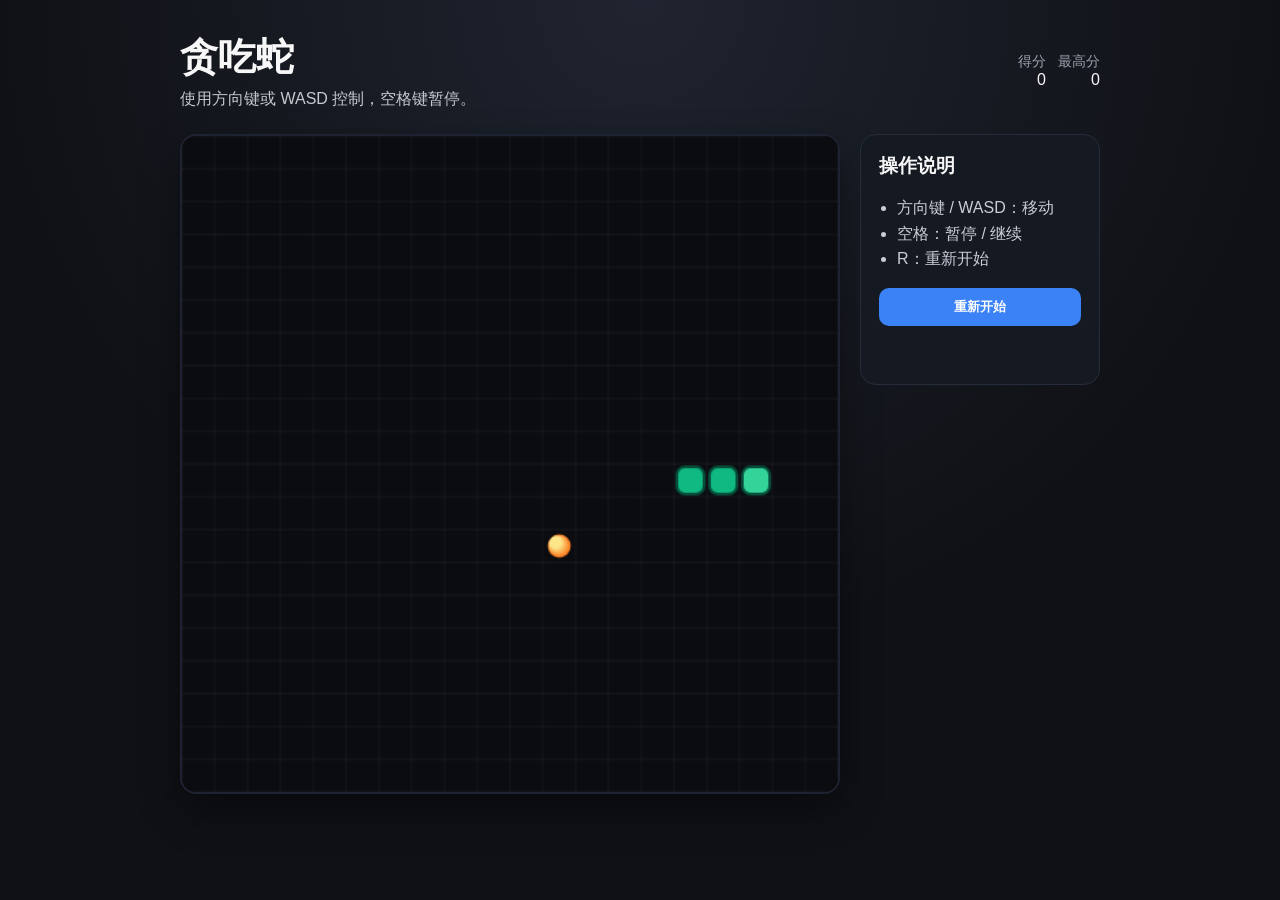
==== index.html @ 9370cec5 "Add snake game" ====
<!DOCTYPE html>
<html lang="zh-CN">
<head>
  <meta charset="UTF-8" />
  <meta name="viewport" content="width=device-width, initial-scale=1.0" />
  <title>贪吃蛇</title>
  <link rel="stylesheet" href="style.css" />
</head>
<body>
  <main class="page">
    <header class="header">
      <div>
        <h1>贪吃蛇</h1>
        <p>使用方向键或 WASD 控制，空格键暂停。</p>
      </div>
      <div class="stats">
        <div>
          <span class="label">得分</span>
          <span id="score">0</span>
        </div>
        <div>
          <span class="label">最高分</span>
          <span id="highScore">0</span>
        </div>
      </div>
    </header>

    <section class="game">
      <canvas id="gameCanvas" width="480" height="480" aria-label="贪吃蛇画布"></canvas>
      <aside class="panel">
        <h2>操作说明</h2>
        <ul>
          <li>方向键 / WASD：移动</li>
          <li>空格：暂停 / 继续</li>
          <li>R：重新开始</li>
        </ul>
        <button id="restart" type="button">重新开始</button>
        <div id="status" class="status" aria-live="polite"></div>
      </aside>
    </section>
  </main>
  <script src="script.js"></script>
</body>
</html>
---- style.css ----
:root {
  color-scheme: light dark;
  font-family: "Segoe UI", "PingFang SC", "Hiragino Sans GB", sans-serif;
  background-color: #0f1115;
  color: #f7f7f7;
}

* {
  box-sizing: border-box;
}

body {
  margin: 0;
  background: radial-gradient(circle at top, #1f2430 0%, #0f1115 60%);
}

.page {
  max-width: 960px;
  margin: 0 auto;
  padding: 32px 20px 60px;
  display: flex;
  flex-direction: column;
  gap: 24px;
}

.header {
  display: flex;
  flex-wrap: wrap;
  align-items: center;
  justify-content: space-between;
  gap: 16px;
}

.header h1 {
  margin: 0 0 6px;
  font-size: 2.4rem;
}

.header p {
  margin: 0;
  color: #c7c9d1;
}

.stats {
  display: grid;
  grid-template-columns: repeat(2, minmax(0, 1fr));
  gap: 12px;
  text-align: right;
}

.stats .label {
  display: block;
  font-size: 0.85rem;
  color: #9aa0ad;
}

.game {
  display: grid;
  grid-template-columns: minmax(0, 1fr) 240px;
  gap: 20px;
  align-items: start;
}

#gameCanvas {
  width: 100%;
  height: auto;
  border-radius: 16px;
  background: #0a0c10;
  border: 2px solid #1d2330;
  box-shadow: 0 18px 40px rgba(0, 0, 0, 0.4);
}

.panel {
  padding: 18px;
  background: #151a22;
  border-radius: 16px;
  border: 1px solid #252c3a;
  display: flex;
  flex-direction: column;
  gap: 16px;
}

.panel h2 {
  margin: 0;
  font-size: 1.2rem;
}

.panel ul {
  padding-left: 18px;
  margin: 0;
  color: #c9cdd8;
  line-height: 1.6;
}

button {
  padding: 10px 16px;
  border-radius: 10px;
  border: none;
  background: #3b82f6;
  color: #fff;
  font-weight: 600;
  cursor: pointer;
  transition: transform 0.2s ease, box-shadow 0.2s ease;
}

button:hover {
  transform: translateY(-1px);
  box-shadow: 0 6px 16px rgba(59, 130, 246, 0.4);
}

.status {
  min-height: 24px;
  color: #fcd34d;
  font-weight: 600;
}

@media (max-width: 860px) {
  .game {
    grid-template-columns: 1fr;
  }

  .stats {
    text-align: left;
  }
}
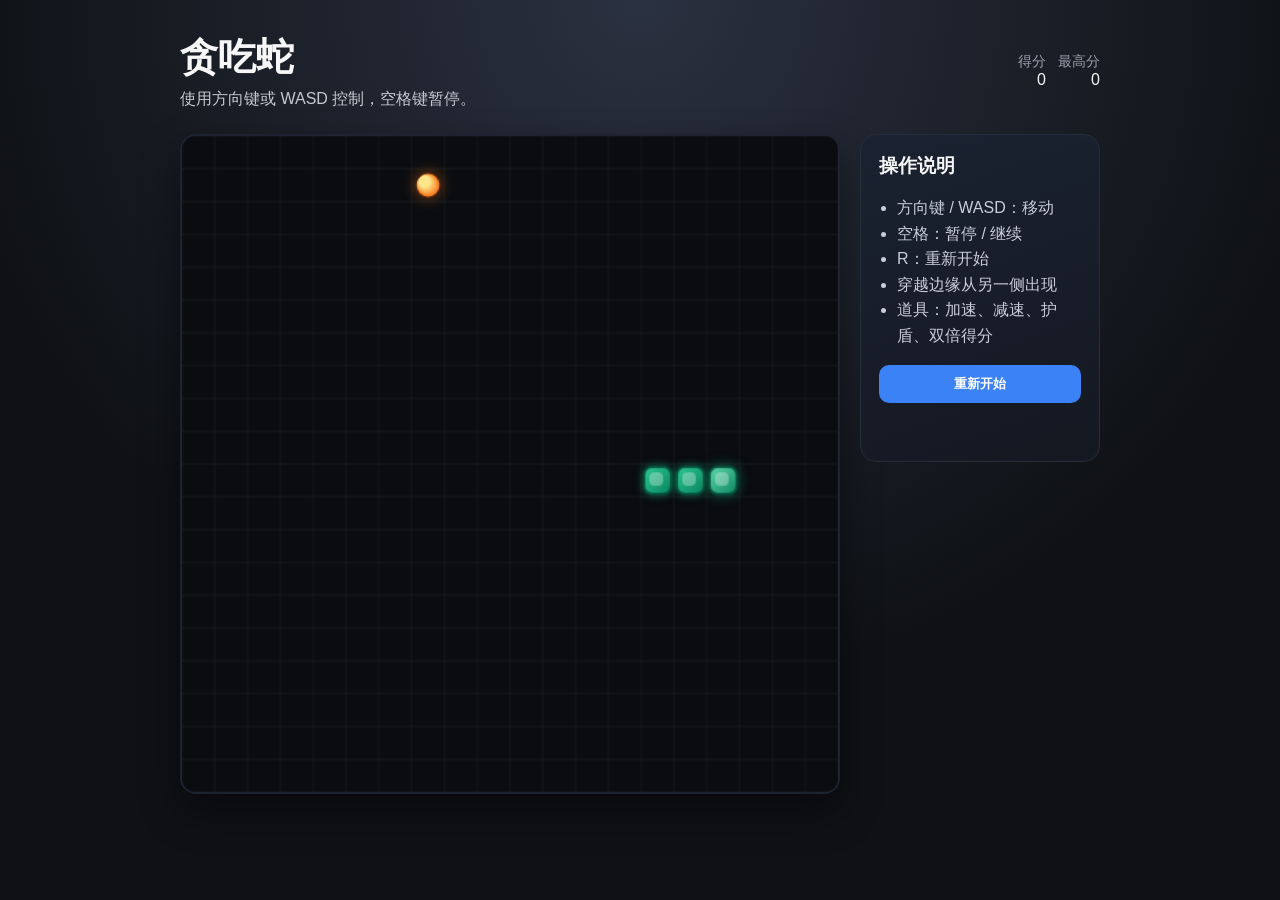
==== commit 8ca1751f: "Enhance snake gameplay and visuals" ====
--- a/index.html
+++ b/index.html
@@ -33,6 +33,8 @@
           <li>方向键 / WASD：移动</li>
           <li>空格：暂停 / 继续</li>
           <li>R：重新开始</li>
+          <li>穿越边缘从另一侧出现</li>
+          <li>道具：加速、减速、护盾、双倍得分</li>
         </ul>
         <button id="restart" type="button">重新开始</button>
         <div id="status" class="status" aria-live="polite"></div>
--- a/style.css
+++ b/style.css
@@ -11,7 +11,7 @@
 
 body {
   margin: 0;
-  background: radial-gradient(circle at top, #1f2430 0%, #0f1115 60%);
+  background: radial-gradient(circle at top, #2a3140 0%, #0f1115 65%);
 }
 
 .page {
@@ -65,19 +65,20 @@
   width: 100%;
   height: auto;
   border-radius: 16px;
-  background: #0a0c10;
+  background: linear-gradient(135deg, #0b1119 0%, #080a0e 100%);
   border: 2px solid #1d2330;
-  box-shadow: 0 18px 40px rgba(0, 0, 0, 0.4);
+  box-shadow: 0 18px 40px rgba(0, 0, 0, 0.45), inset 0 0 18px rgba(59, 130, 246, 0.12);
 }
 
 .panel {
   padding: 18px;
-  background: #151a22;
+  background: linear-gradient(160deg, #1a2231 0%, #141821 100%);
   border-radius: 16px;
   border: 1px solid #252c3a;
   display: flex;
   flex-direction: column;
   gap: 16px;
+  box-shadow: inset 0 0 14px rgba(255, 255, 255, 0.02);
 }
 
 .panel h2 {
